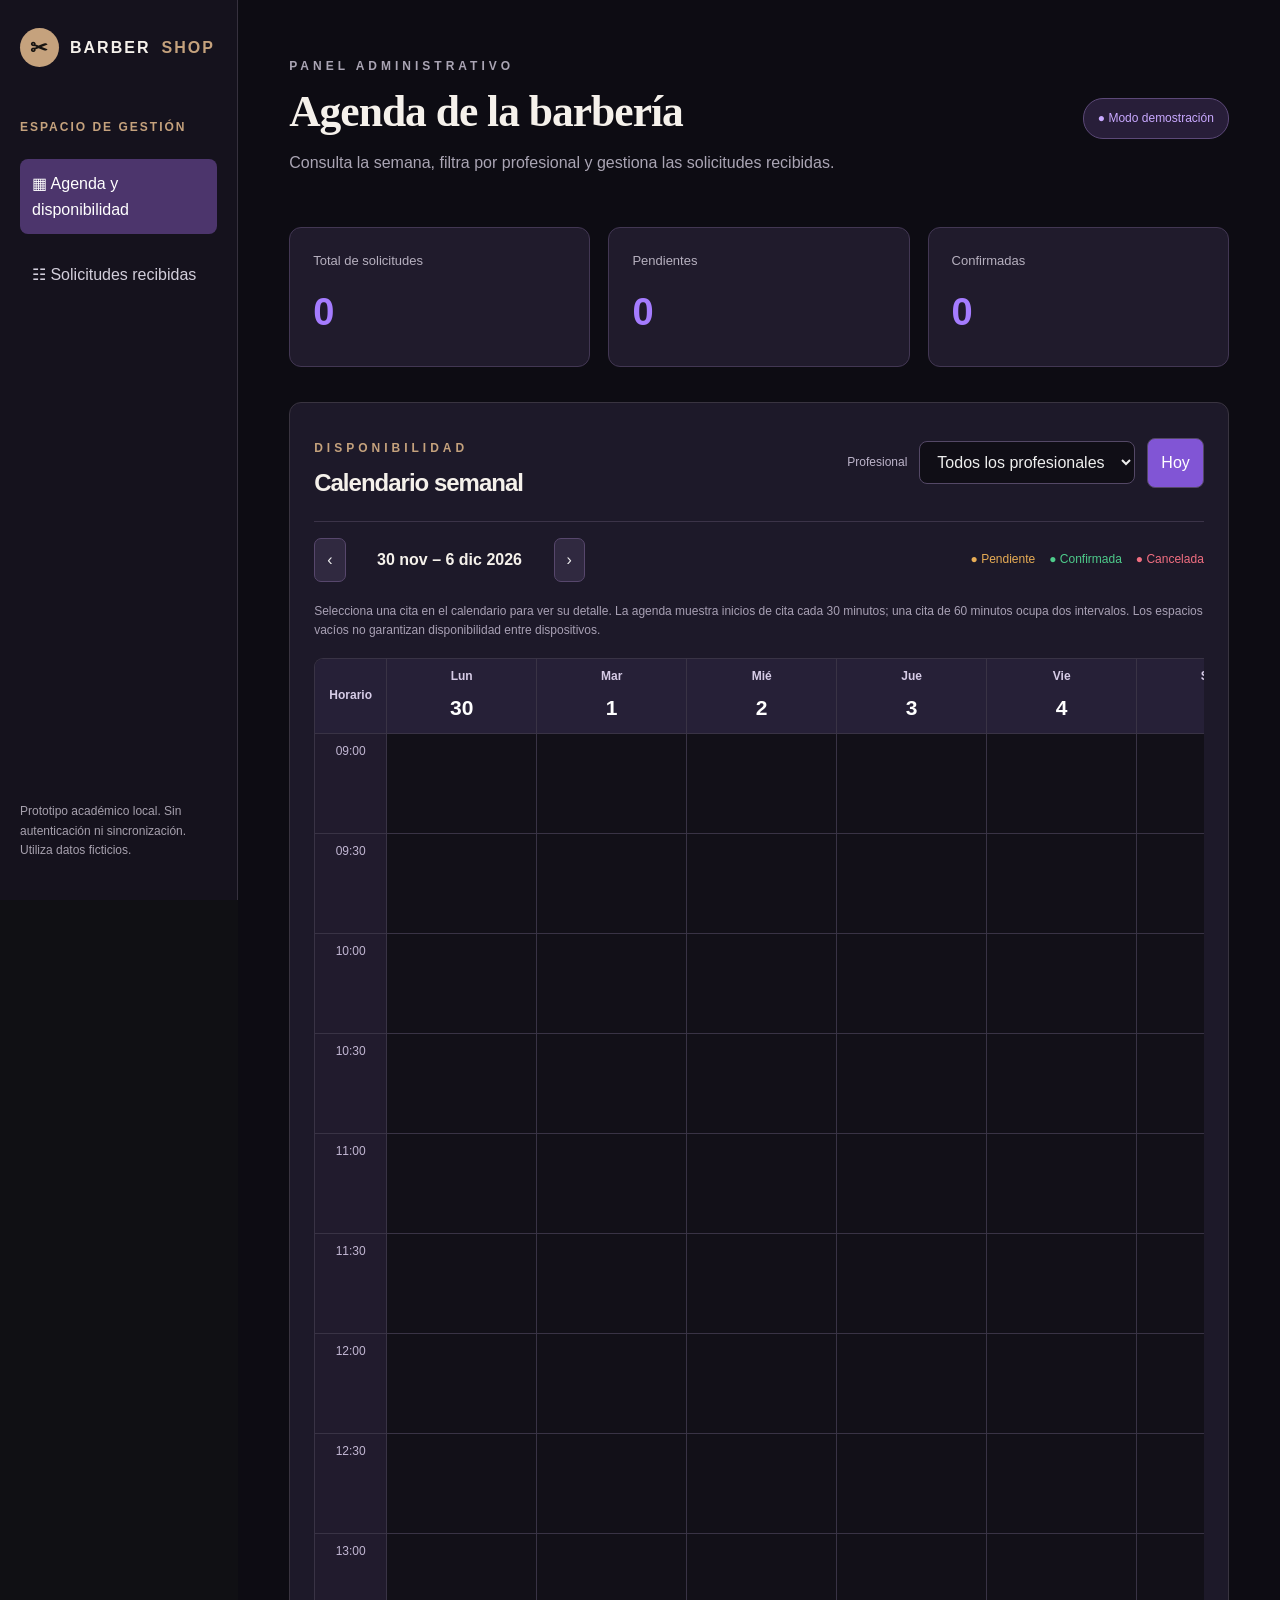
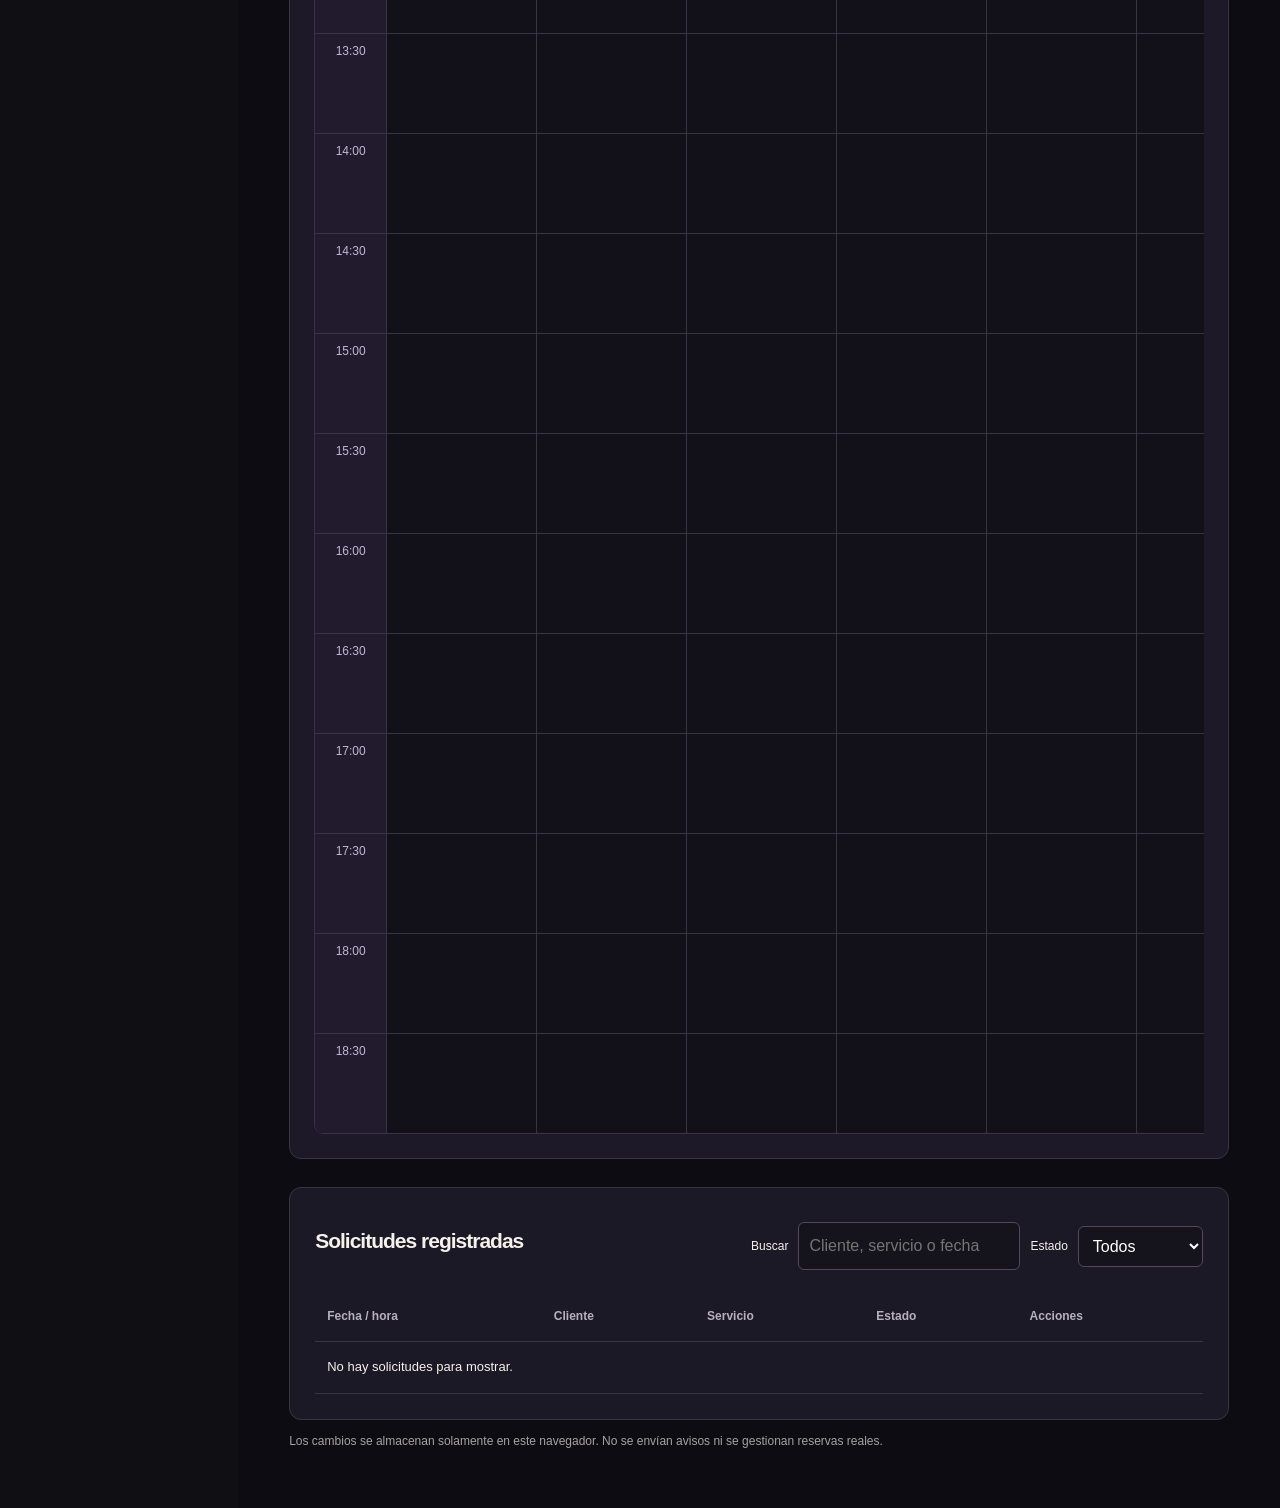
==== admin.html @ 1e414d48 "Integracion BarberShop V8: reservaciones, calendario y gestion de citas" ====
<!doctype html><html lang="es"><head><meta charset="utf-8"><meta name="viewport" content="width=device-width,initial-scale=1"><title>Agenda administrativa | BarberShop</title><link rel="stylesheet" href="css/estilos.css"><link rel="stylesheet" href="css/panel.css"></head><body class="admin-body"><div class="admin-layout"><aside class="admin-nav"><div class="brand"><span class="brand-icon">✂</span> BARBER<span class="accent">SHOP</span></div><p class="eyebrow">ESPACIO DE GESTIÓN</p><a class="admin-active" href="#calendario">▦ Agenda y disponibilidad</a><a href="#solicitudes">☷ Solicitudes recibidas</a><p class="admin-disclaimer">Prototipo académico local. Sin autenticación ni sincronización. Utiliza datos ficticios.</p></aside><main class="admin-content"><header class="admin-heading"><div><p class="eyebrow">PANEL ADMINISTRATIVO</p><h1>Agenda de la barbería</h1><p>Consulta la semana, filtra por profesional y gestiona las solicitudes recibidas.</p></div><span class="admin-demo-tag">● Modo demostración</span></header><div class="stats"><article><span>Total de solicitudes</span><strong id="total-citas">0</strong></article><article><span>Pendientes</span><strong id="pendientes">0</strong></article><article><span>Confirmadas</span><strong id="confirmadas">0</strong></article></div><section class="admin-panel calendar-panel" id="calendario"><div class="calendar-top"><div><p class="eyebrow">DISPONIBILIDAD</p><h2>Calendario semanal</h2></div><div class="calendar-top-actions"><label for="filtrar-barbero">Profesional</label><select id="filtrar-barbero"><option value="">Todos los profesionales</option></select><button type="button" id="semana-actual">Hoy</button></div></div><div class="calendar-toolbar"><div class="week-nav"><button type="button" id="semana-anterior" aria-label="Semana anterior">‹</button><strong id="semana-etiqueta"></strong><button type="button" id="semana-siguiente" aria-label="Semana siguiente">›</button></div><div class="calendar-legend"><span class="legend-pending">● Pendiente</span><span class="legend-confirmed">● Confirmada</span><span class="legend-cancelled">● Cancelada</span></div></div><p class="calendar-help">Selecciona una cita en el calendario para ver su detalle. La agenda muestra inicios de cita cada 30 minutos; una cita de 60 minutos ocupa dos intervalos. Los espacios vacíos no garantizan disponibilidad entre dispositivos.</p><div class="calendar-scroll"><div id="calendario-semanal" class="week-grid" aria-label="Calendario semanal"></div></div></section><section class="admin-panel" id="solicitudes"><div class="admin-toolbar"><h2>Solicitudes registradas</h2><div><label for="buscar-cita">Buscar</label><input id="buscar-cita" type="search" placeholder="Cliente, servicio o fecha"><label for="filtrar-estado">Estado</label><select id="filtrar-estado"><option value="">Todos</option><option>Pendiente</option><option>Confirmada</option><option>Cancelada</option></select></div></div><div class="table-wrap"><table><thead><tr><th>Fecha / hora</th><th>Cliente</th><th>Servicio</th><th>Estado</th><th>Acciones</th></tr></thead><tbody id="lista-citas"></tbody></table></div></section><p class="disclaimer">Los cambios se almacenan solamente en este navegador. No se envían avisos ni se gestionan reservas reales.</p></main></div><dialog id="detalle-cita" class="appointment-dialog" aria-labelledby="detalle-titulo"><div class="dialog-head"><h2 id="detalle-titulo">Detalle de solicitud</h2><button type="button" id="cerrar-detalle" aria-label="Cerrar detalle">✕</button></div><div id="detalle-contenido"></div><div class="dialog-actions"><button type="button" id="detalle-confirmar">Confirmar</button><button type="button" id="detalle-cancelar">Cancelar solicitud</button></div></dialog><script src="js/reservas.js" defer></script></body></html>
---- css/estilos.css ----
:root{--bg:#101010;--surface:#1c1c1c;--surface2:#242424;--gold:#c5a27d;--gold2:#dfbb90;--text:#f5f1eb;--muted:#a6a3a0;--border:#34312e}*{box-sizing:border-box}html{scroll-behavior:smooth}body{margin:0;background:var(--bg);color:var(--text);font:16px/1.6 'Segoe UI',Arial,sans-serif}a{color:inherit;text-decoration:none}img{max-width:100%;display:block}button,input,select,textarea{font:inherit}.container{width:min(1160px,calc(100% - 48px));margin:auto}.header{background:#121212ed;border-bottom:1px solid #ffffff20;position:relative;z-index:5}.nav{min-height:84px;display:flex;align-items:center;justify-content:space-between;gap:22px}.brand{font-weight:800;letter-spacing:2px;display:flex;align-items:center;gap:11px}.brand-icon{width:39px;height:39px;display:grid;place-items:center;background:var(--gold);color:#171411;border-radius:50%;font-size:21px}.accent,.eyebrow{color:var(--gold)}nav{display:flex;gap:29px;align-items:center}nav a{font-size:14px;color:#ddd}nav a:hover,.text-link:hover{color:var(--gold2)}.button,.outline-button{border:1px solid var(--gold);padding:14px 23px;display:inline-flex;justify-content:center;align-items:center;gap:8px;font-size:12px;font-weight:800;letter-spacing:1px;cursor:pointer;transition:transform .15s,background .15s}.button{background:var(--gold);color:#15110f}.button:hover{background:var(--gold2);transform:translateY(-2px)}.outline-button{background:transparent;color:var(--text)}.outline-button:hover{background:#c5a27d20}.small{padding:11px 17px}.hero{background:#141414}.hero-grid{min-height:640px;display:grid;grid-template-columns:1fr 1fr}.hero-copy{padding:100px 35px 65px 0;align-self:center}.eyebrow{font-size:12px;font-weight:750;letter-spacing:4px}.hero h1,h1,h2{font-family:Georgia,'Times New Roman',serif;line-height:1.06;letter-spacing:-1px}.hero h1{font-size:clamp(55px,6.4vw,99px);margin:22px 0}.hero h1 em,h2 em,.booking-title h1 em{font-style:normal;color:var(--gold)}.lead{max-width:480px;color:#c3bfbb;font-size:17px}.hero-actions{display:flex;gap:12px;flex-wrap:wrap;margin-top:34px}.hero-note{display:flex;align-items:center;gap:15px;color:var(--muted);font-size:12px;letter-spacing:1px;margin-top:80px}.line{width:75px;height:1px;background:var(--gold)}.hero-photo{background:linear-gradient(90deg,#141414 0%,#14141400 35%),url('../img/interior.jpg') center/cover;min-height:560px}.section{padding-top:100px;padding-bottom:100px}.section h2,.about h2,.cta h2{font-size:clamp(35px,4vw,57px);margin:12px 0 25px}.section-heading{display:flex;justify-content:space-between;align-items:end;gap:20px}.section-heading p{color:var(--muted);max-width:300px}.service-grid{display:grid;grid-template-columns:repeat(3,1fr);gap:20px;margin-top:30px}.service-card{background:var(--surface);border:1px solid var(--border);overflow:hidden}.service-card img{width:100%;height:220px;object-fit:cover}.service-card>div{padding:24px}.number{font-size:11px;letter-spacing:2px;color:var(--gold)}.service-card h3{font-size:24px;margin:9px 0}.service-card p,.about p{color:var(--muted)}.service-card strong{color:var(--gold);display:block;margin-top:20px}.disclaimer{color:var(--muted);font-size:12px}.about{background:#1b1a19;padding:90px 0}.about-grid{display:grid;grid-template-columns:1fr 1fr;gap:75px;align-items:center}.about-grid>img{height:420px;width:100%;object-fit:cover}.text-link{display:inline-block;color:var(--gold);font-weight:700;margin-top:15px}.price-list{max-width:900px}.price-list>div{border-bottom:1px solid var(--border);padding:22px 4px;display:flex;justify-content:space-between;gap:20px;font-size:20px}.price-list strong{color:var(--gold)}.cta{text-align:center;padding:90px 0;background:linear-gradient(#111b,#111e),url('../img/herramientas.jpg') center/cover}.cta p:not(.eyebrow){color:#d4ceca}.cta .button{margin-top:20px}.footer{border-top:1px solid var(--border);background:#0b0b0b}.footer-inner{padding:32px 0;display:flex;justify-content:space-between;gap:20px;flex-wrap:wrap;font-size:12px;color:var(--muted)}.footer-inner span:first-child{color:var(--gold);font-weight:800;letter-spacing:2px}.booking-main{padding:60px 0 100px;background:radial-gradient(circle at 50% 0,#2b231d 0,#111 38%)}.booking-title{text-align:center;margin:0 auto 60px;max-width:820px}.booking-title h1{font-size:clamp(37px,4.5vw,65px);margin:14px 0}.booking-title>p:last-child{color:var(--muted)}.booking-layout{display:grid;grid-template-columns:minmax(0,1.7fr) minmax(260px,.85fr);gap:24px;align-items:start}.booking-card,.aside-panel,.aside-info{background:var(--surface);border:1px solid var(--border);border-radius:10px}.booking-card{border-top:4px solid var(--gold);padding:28px 30px}fieldset{border:0;padding:0;margin:0 0 30px}fieldset+fieldset{border-top:1px solid var(--border);padding-top:25px}legend{font-size:14px;font-weight:800;letter-spacing:1px;padding:0 0 18px}.legend-icon{color:var(--gold);margin-right:10px}.field-grid{display:grid;grid-template-columns:repeat(2,minmax(0,1fr));gap:20px}.field{min-width:0}.field.full{grid-column:1/-1}.field label{display:block;font-size:13px;font-weight:650;margin-bottom:7px}.field input:not([type=checkbox]),.field select,.field textarea{display:block;width:100%;background:#111;border:1px solid #3a3835;border-radius:5px;color:#f6f1eb;padding:13px 14px;outline:none}.field input:focus,.field select:focus,.field textarea:focus{border-color:var(--gold);box-shadow:0 0 0 2px #c5a27d33}.field textarea{resize:vertical}.check-field{display:flex;align-items:flex-start;gap:12px}.check-field input{margin-top:5px;accent-color:var(--gold)}.check-field label{margin:0;font-weight:400}.form-bottom{border-top:1px solid var(--border);padding-top:20px}.form-notice{font-size:12px;color:var(--muted)}.form-actions{display:flex;gap:10px;flex-wrap:wrap;margin-top:22px}.booking-sidebar{display:grid;gap:20px}.aside-panel,.aside-info{padding:28px}.aside-panel h2{font-family:'Segoe UI',Arial,sans-serif;font-size:22px;letter-spacing:0}.steps{list-style:none;margin:28px 0 0;padding:0}.steps li{display:flex;gap:14px;margin-bottom:25px}.steps li>span{flex:none;display:grid;place-items:center;width:29px;height:29px;border-radius:50%;background:#35291d;color:var(--gold);font-weight:800}.steps strong{font-size:12px}.steps p{font-size:13px;color:var(--muted);margin:4px 0}.aside-photo{position:relative;overflow:hidden;border-radius:9px}.aside-photo img{width:100%;height:250px;object-fit:cover}.aside-photo>div{position:absolute;bottom:0;left:0;right:0;padding:30px 22px 18px;background:linear-gradient(transparent,#000e)}.aside-photo span{color:var(--gold);font-weight:800;font-size:11px;letter-spacing:2px}.aside-photo p{margin:4px 0}.aside-info{background:#c5a27d;color:#19130d}.aside-info p{font-size:13px;margin-bottom:0}@media(max-width:900px){.nav{flex-wrap:wrap;padding:15px 0}.nav nav{order:3;width:100%;justify-content:center;flex-wrap:wrap;gap:18px}.hero-grid{grid-template-columns:1fr}.hero-copy{padding:70px 0}.hero-photo{min-height:350px}.booking-layout,.about-grid{grid-template-columns:1fr}.service-grid{grid-template-columns:repeat(2,1fr)}}@media(max-width:600px){.container{width:min(100% - 30px,1160px)}.brand{font-size:13px}.nav>.button{font-size:10px}.hero h1{font-size:56px}.hero-note{margin-top:45px}.section{padding-top:65px;padding-bottom:65px}.section-heading{display:block}.service-grid,.field-grid{grid-template-columns:1fr}.field.full{grid-column:auto}.booking-card{padding:20px 17px}.booking-main{padding-top:45px}.booking-title{margin-bottom:35px}.about{padding:65px 0}.about-grid{gap:30px}.about-grid>img{height:290px}.footer-inner{flex-direction:column}}

/* Versión 3: panel de gestión local */
.demo-success{padding:16px;border:1px solid #779a75;background:#1e3824;color:#e7ffe4;border-radius:6px}.admin-body{background:#101014}.admin-layout{min-height:100vh;display:grid;grid-template-columns:245px minmax(0,1fr)}.admin-nav{background:#191721;border-right:1px solid #36313e;padding:28px 20px;display:flex;flex-direction:column;gap:16px}.admin-nav>.eyebrow{margin:35px 0 6px;letter-spacing:2px}.admin-nav>a:not(.brand){padding:12px;border-radius:8px;color:#d2cedb}.admin-nav>a.admin-active,.admin-nav>a:not(.brand):hover{background:#4c356c;color:#fff}.admin-disclaimer{margin-top:auto;color:#a7a1ae;font-size:12px}.admin-content{padding:45px clamp(20px,4vw,70px)}.admin-heading{display:flex;align-items:center;justify-content:space-between;gap:20px;flex-wrap:wrap}.admin-heading h1{font-size:44px;margin:5px 0}.admin-heading p{color:#aaa5b4}.stats{display:grid;grid-template-columns:repeat(3,minmax(0,1fr));gap:18px;margin:35px 0}.stats article{background:#24212d;border:1px solid #393440;padding:23px;border-radius:12px}.stats span{display:block;color:#b6b0bf;font-size:13px}.stats strong{display:block;font-size:38px;margin-top:10px;color:#dfc2ff}.admin-panel{background:#211e28;border:1px solid #393440;border-radius:12px;padding:25px}.admin-toolbar{display:flex;align-items:end;justify-content:space-between;flex-wrap:wrap;gap:20px}.admin-toolbar h2{font-family:inherit;font-size:21px}.admin-toolbar>div{display:flex;gap:10px;align-items:center;flex-wrap:wrap}.admin-toolbar label{font-size:12px}.admin-toolbar input,.admin-toolbar select{background:#15131b;color:#fff;border:1px solid #51485d;border-radius:6px;padding:10px}.table-wrap{overflow-x:auto;margin-top:22px}.admin-panel table{width:100%;border-collapse:collapse;min-width:750px;text-align:left}.admin-panel th,.admin-panel td{padding:15px 12px;border-bottom:1px solid #393440}.admin-panel th{font-size:12px;color:#b6b0bf}.admin-panel td{font-size:13px}.admin-panel td small{display:block;color:#a9a1b3;margin-top:4px}.admin-panel td button{background:#342c43;color:#eae1f5;border:1px solid #564a69;border-radius:5px;padding:6px 9px;cursor:pointer;margin:3px}.admin-panel td button:hover{background:#594572}.estado{padding:5px 9px;border-radius:20px;background:#4a3d23;color:#f9d88d}.estado-confirmada{background:#203e33;color:#a4e4c0}.estado-cancelada{background:#492b37;color:#ffc0d0}@media(max-width:760px){.admin-layout{grid-template-columns:1fr}.admin-nav{gap:8px}.admin-nav>.eyebrow{margin:10px 0}.admin-disclaimer{margin-top:8px}.stats{grid-template-columns:1fr}.admin-content{padding:25px 15px}}

/* Disponibilidad de reservaciones V6 */
.availability-note{display:block;color:#c5a27d;font-size:12px;line-height:1.5;margin-top:8px}.field select:disabled{opacity:.55;cursor:not-allowed}.field select option:disabled{color:#999}.field select:focus-visible{outline:2px solid #c5a27d;outline-offset:2px}
---- css/panel.css ----
/* Extensión visual V4 */
.admin-nav{background:#15121e}.admin-content{background:#0d0c13}.admin-panel{background:#1c1927}.calendar-panel{margin-bottom:28px}.calendar-toolbar{display:flex;justify-content:space-between;align-items:center;gap:14px;flex-wrap:wrap;margin-bottom:20px}.calendar-toolbar>div:first-child{display:flex;align-items:center;gap:14px}.calendar-toolbar button,.table-wrap button{background:#302940;border:1px solid #57476c;color:#eee;border-radius:7px;padding:8px 12px;cursor:pointer}.calendar-toolbar button:hover,.table-wrap button:hover{background:#6446a0}.calendar-legend{display:flex;gap:14px;font-size:12px;color:#ccc}.calendar-legend span:nth-child(1){color:#e7ac55}.calendar-legend span:nth-child(2){color:#4ecb8b}.calendar-legend span:nth-child(3){color:#f06e80}.calendar-scroll{overflow-x:auto}.week-grid{display:grid;grid-template-columns:78px repeat(7,minmax(125px,1fr));min-width:980px;border-top:1px solid #393345;border-left:1px solid #393345}.week-grid>div{border-right:1px solid #393345;border-bottom:1px solid #393345;padding:9px;min-height:88px}.week-grid .week-head{min-height:54px;background:#282336;font-size:12px;color:#d7cce7;font-weight:700}.week-grid .week-time{background:#242030;color:#bbb;font-size:12px}.week-grid .slot{background:#100f17}.calendar-appointment{font-size:11px;padding:7px;border-radius:6px;margin-bottom:5px;overflow-wrap:anywhere;border:1px solid #7e5a2e;background:#35271f}.calendar-appointment.confirmada{border-color:#256a4b;background:#1b342a}.calendar-appointment.cancelada{border-color:#85404a;background:#3b232d;opacity:.8}.calendar-appointment strong,.calendar-appointment small{display:block}.calendar-appointment small{margin-top:3px;color:#d0c8d8}.client-main{padding-top:95px;padding-bottom:95px;min-height:72vh}.client-main h1{font-size:clamp(2.5rem,6vw,4.5rem);margin:12px 0 18px}.client-main>p{max-width:760px}.client-card{max-width:760px;background:#1e1d1d;border:1px solid #4d4239;border-top:4px solid #c6a582;border-radius:12px;padding:30px;margin:32px 0}.client-card label{display:block;margin-bottom:12px;font-weight:700}.client-lookup{display:flex;gap:12px}.client-lookup input{flex:1;min-width:0;background:#101010;color:white;border:1px solid #555;border-radius:6px;padding:13px}.client-result{padding:18px 0}.client-result dl{display:grid;grid-template-columns:1fr 1fr;gap:12px}.client-result dt{color:#c6a582;font-size:12px}.client-result dd{margin:3px 0 0}.client-actions{display:flex;gap:12px;flex-wrap:wrap;margin-top:20px}.client-actions button{cursor:pointer}.client-actions button:disabled{opacity:.5;cursor:not-allowed}@media(max-width:650px){.client-lookup{flex-direction:column}.client-result dl{grid-template-columns:1fr}.calendar-legend{flex-wrap:wrap}}

/* V5 — agenda rediseñada */
.admin-layout{grid-template-columns:238px minmax(0,1fr)}.admin-nav{background:#15121d;position:sticky;top:0;height:100vh}.admin-content{max-width:1800px;width:100%;margin:auto}.admin-demo-tag{border:1px solid #5c4978;background:#281e39;color:#c9a9ff;padding:10px 14px;border-radius:20px;font-size:12px}.admin-heading h1{font-family:Georgia,serif;font-size:clamp(32px,3.4vw,48px)}.stats article{background:#201b2c;border-color:#423753}.stats strong{color:#a57cff}.calendar-panel{padding:24px;background:#1d1929}.calendar-top{display:flex;justify-content:space-between;gap:15px;align-items:center;flex-wrap:wrap;margin-bottom:22px}.calendar-top h2{font-family:inherit;font-size:24px;margin:4px 0}.calendar-top-actions{display:flex;align-items:center;gap:12px;flex-wrap:wrap}.calendar-top-actions label{font-size:12px;color:#bdb4ca}.calendar-top-actions select,.calendar-top-actions button{background:#100e16;color:#eee;border:1px solid #544866;border-radius:8px;padding:11px 13px}.calendar-top-actions button{background:#8155d5;color:white;cursor:pointer}.calendar-toolbar{border-top:1px solid #3b3348;padding-top:16px}.week-nav strong{min-width:180px;text-align:center}.calendar-help{font-size:12px;color:#a8a0b4;margin-bottom:18px}.week-grid{grid-template-columns:72px repeat(7,minmax(150px,1fr));min-width:1122px;border-radius:9px;overflow:hidden}.week-grid>div{min-height:100px;padding:8px}.week-grid .week-head{display:flex;flex-direction:column;align-items:center;justify-content:center;gap:5px;min-height:68px;background:#262037;text-transform:capitalize}.week-head strong{font-size:21px;color:#fff}.week-grid .week-head.today{background:#49326e;color:#fff}.week-grid .week-time{color:#c2b7d3;text-align:center;background:#211b2d}.week-grid .slot{background:#121018}.week-grid .slot-today{background:#191323}.calendar-appointment{display:block;width:100%;text-align:left;cursor:pointer;color:#f6f0fa;font-family:inherit;font-size:12px;border-radius:8px;padding:9px;margin-bottom:5px}.calendar-appointment:hover,.calendar-appointment:focus-visible{outline:2px solid #a980ff;outline-offset:1px}.calendar-appointment em{display:block;font-size:10px;font-style:normal;margin-top:7px;opacity:.85}.calendar-appointment.pendiente{background:#3d2b22;border:1px solid #b07c32}.calendar-appointment.confirmada{background:#1b382d;border:1px solid #38815a}.calendar-appointment.cancelada{background:#3c2633;border:1px solid #9c5369}.appointment-dialog{width:min(480px,calc(100% - 24px));border:1px solid #6b5488;border-radius:14px;background:#201b2b;color:#f8f5fb;padding:26px;box-shadow:0 25px 90px #000b}.appointment-dialog::backdrop{background:#000a}.dialog-head{display:flex;justify-content:space-between;align-items:center}.dialog-head h2{font-family:inherit;font-size:21px}.dialog-head button{border:0;background:transparent;color:white;cursor:pointer;font-size:20px}.detail-list{display:grid;grid-template-columns:1fr 1fr;gap:15px}.detail-list dt{color:#b8a8cb;font-size:12px}.detail-list dd{margin:5px 0 0;overflow-wrap:anywhere}.dialog-actions{display:flex;gap:10px;flex-wrap:wrap;margin-top:25px}.dialog-actions button{background:#7148bb;color:#fff;border:1px solid #9270d4;border-radius:7px;padding:11px 14px;cursor:pointer}.dialog-actions button:last-child{background:#392631;border-color:#895366}.dialog-actions button:disabled{opacity:.4;cursor:not-allowed}@media(max-width:760px){.admin-layout{grid-template-columns:1fr}.admin-nav{position:static;height:auto}.admin-content{padding:22px 14px}.detail-list{grid-template-columns:1fr}.admin-demo-tag{font-size:11px}}

/* V7: Mis citas — consulta y acciones del cliente */
.client-heading{text-align:center;max-width:820px;margin:0 auto 38px}.client-heading p{margin-left:auto;margin-right:auto}.client-layout{display:grid;grid-template-columns:minmax(0,1.5fr) minmax(280px,1fr);gap:24px;align-items:start}.client-search{max-width:none;margin:0;padding:34px}.client-search h2,.client-info h2{font-size:clamp(22px,2.4vw,30px);margin:16px 0}.client-search>p{color:#bcb4ac}.client-search form{display:grid;gap:12px;margin-top:24px}.client-search form label{margin:4px 0 0}.client-search form input{background:#101010;border:1px solid #5d5148;border-radius:8px;color:#fff;padding:14px;width:100%;font:inherit}.client-search form input:focus-visible{outline:2px solid #c6a582;outline-offset:2px}.client-submit{margin-top:10px;justify-self:start}.step-pill{font-size:11px;letter-spacing:2px;color:#d7b38c;font-weight:700}.client-side{display:grid;gap:18px}.client-info{background:#1d1b1b;border:1px solid #41372e;border-radius:12px;padding:30px}.client-guide{display:grid;gap:24px;margin-top:25px}.client-guide>div{display:flex;gap:15px;align-items:flex-start}.client-guide b{display:grid;place-items:center;min-width:34px;height:34px;background:#3b2b1d;border-radius:50%;color:#e2bd94}.client-guide strong,.client-guide small{display:block}.client-guide small{color:#c2b8b1;margin-top:5px;line-height:1.5}.client-warning{background:#382b20;border:1px solid #7d5a36;border-radius:12px;padding:24px}.client-warning p{font-size:13px;line-height:1.6}.booking-result{border-top:1px solid #554636;margin-top:24px;padding-top:25px}.booking-result-top{display:flex;gap:14px;justify-content:space-between;align-items:center;flex-wrap:wrap}.booking-result-top h2{margin:8px 0}.booking-status{font-size:12px;border:1px solid;padding:9px 12px;border-radius:50px}.booking-status.pendiente{background:#3c2d1d;color:#f2c781;border-color:#9b7437}.booking-status.confirmada{background:#193d30;color:#9fe7bd;border-color:#327d56}.booking-status.cancelada{background:#48272c;color:#ffb3bf;border-color:#a65063}.booking-fields{display:grid;grid-template-columns:1fr 1fr;gap:20px;margin:26px 0}.booking-fields>div{padding:0 0 14px;border-bottom:1px solid #3c3430;overflow-wrap:anywhere}.booking-fields span,.booking-fields strong{display:block}.booking-fields span{color:#c6a582;font-size:12px;margin-bottom:7px}.booking-note{background:#29231f;border-left:3px solid #c6a582;padding:15px;font-size:13px;line-height:1.6}.client-actions .outline-button{background:transparent;border:1px solid #9c846d;color:#f3e9dd;padding:12px 18px;border-radius:7px}.client-actions .outline-button:hover{background:#352b23}#consulta-mensaje,#accion-mensaje{min-height:1.4em;font-size:13px;color:#d6b38d;margin-top:14px}@media(max-width:850px){.client-layout{grid-template-columns:1fr}.client-side{grid-template-columns:1fr 1fr}}@media(max-width:620px){.client-side{grid-template-columns:1fr}.booking-fields{grid-template-columns:1fr}.client-search,.client-info{padding:22px}.client-main{padding-top:55px}}
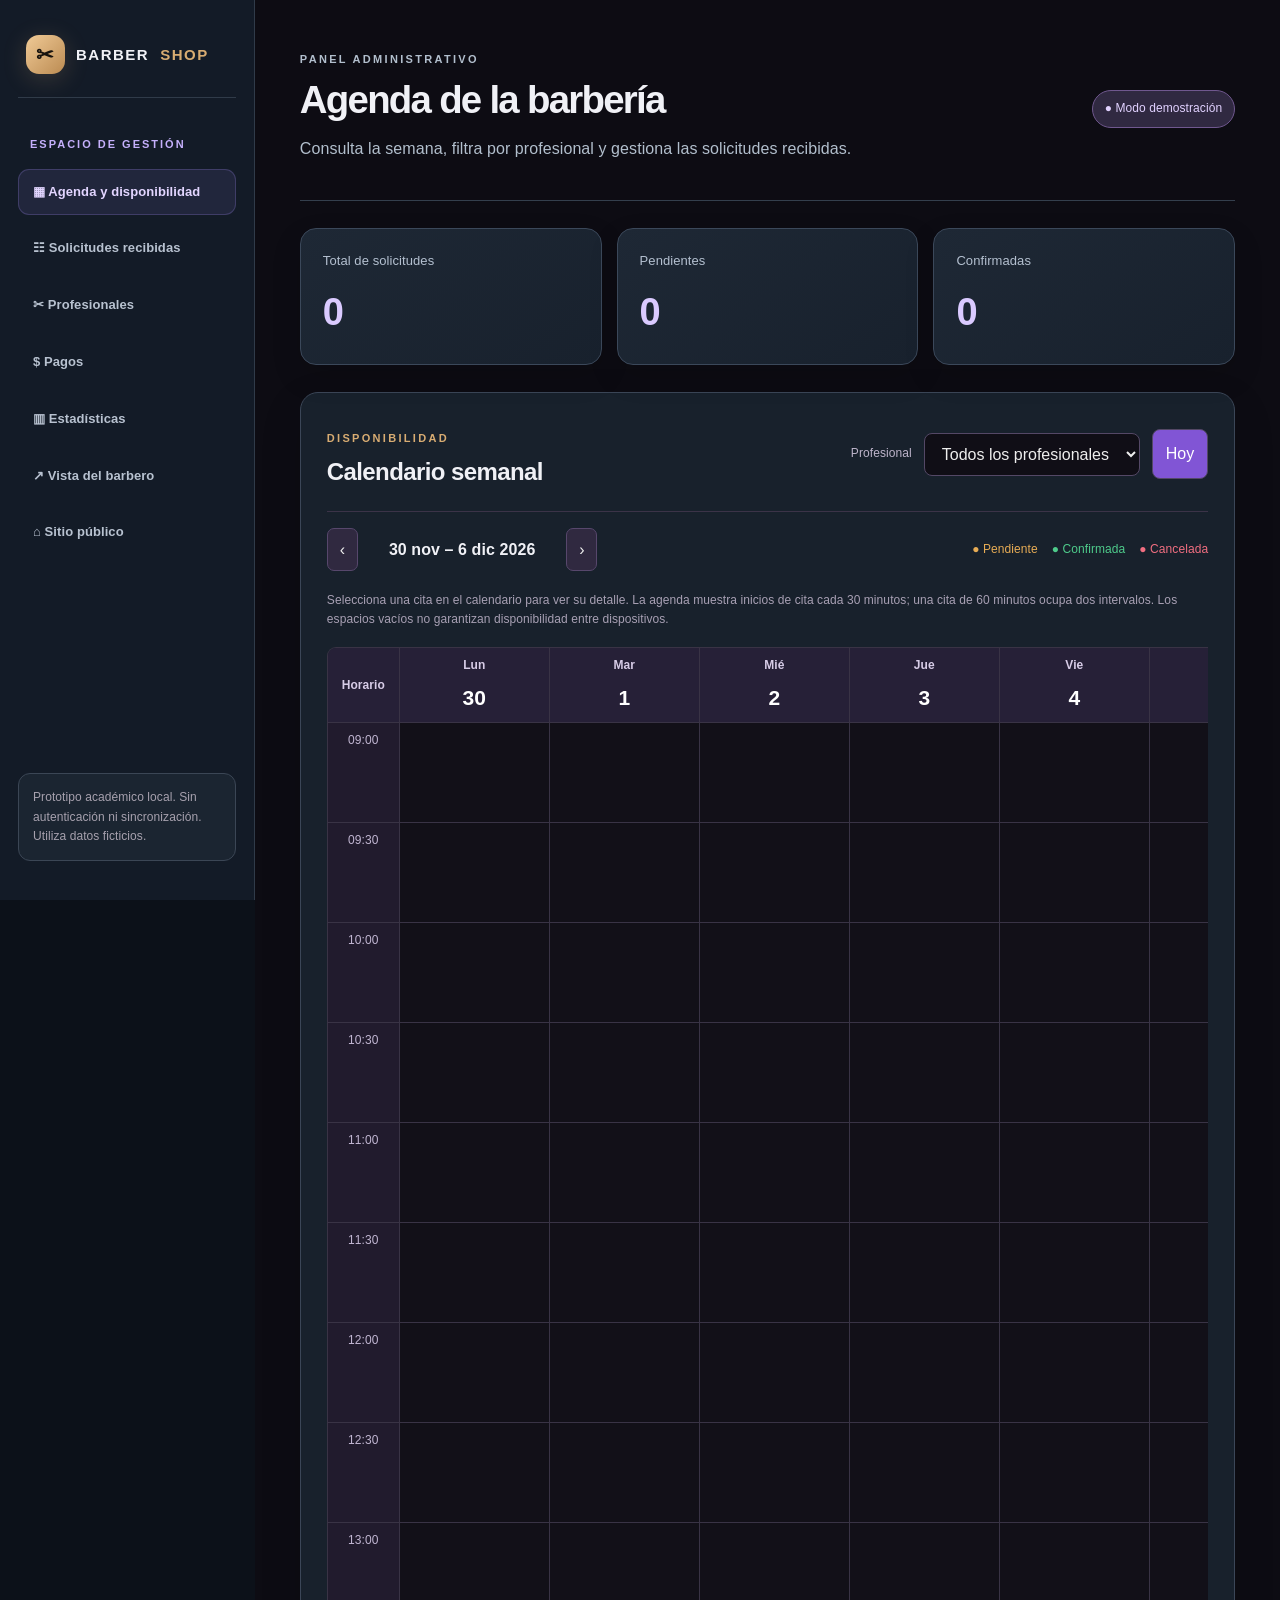
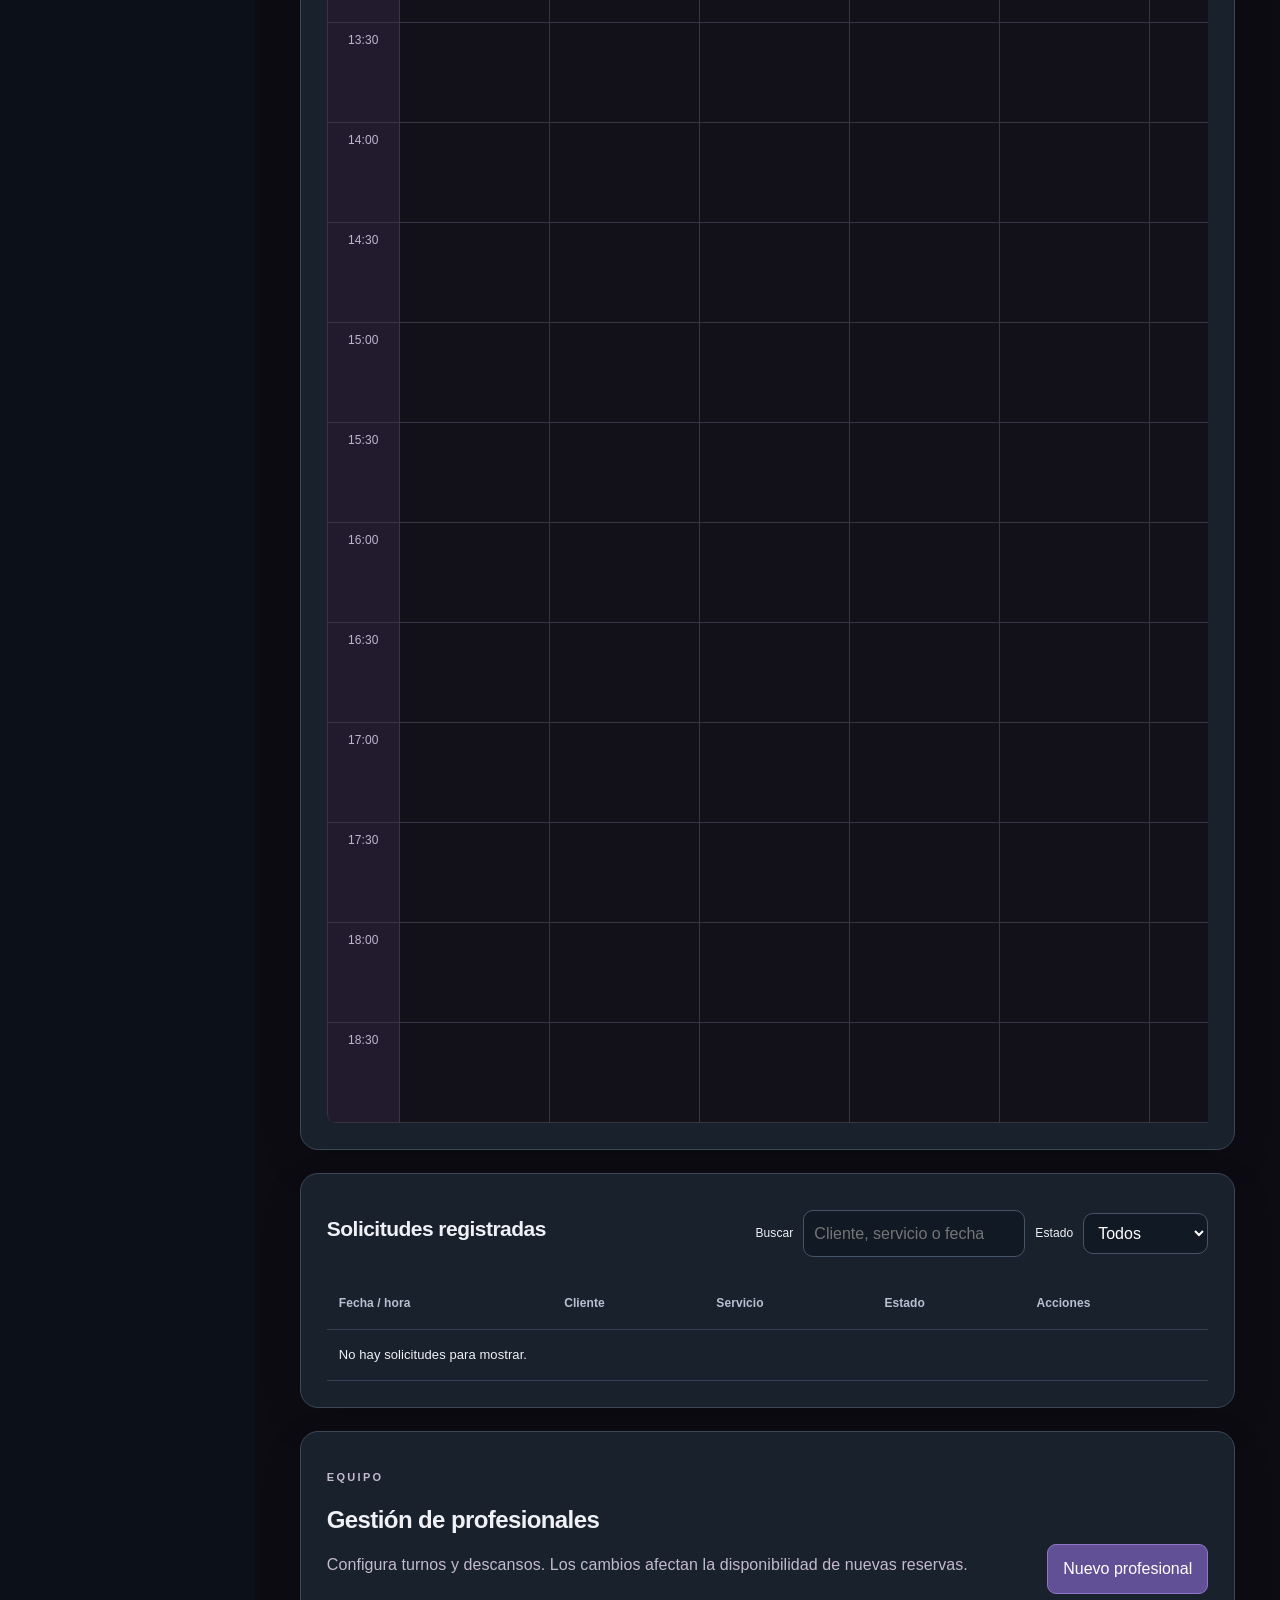
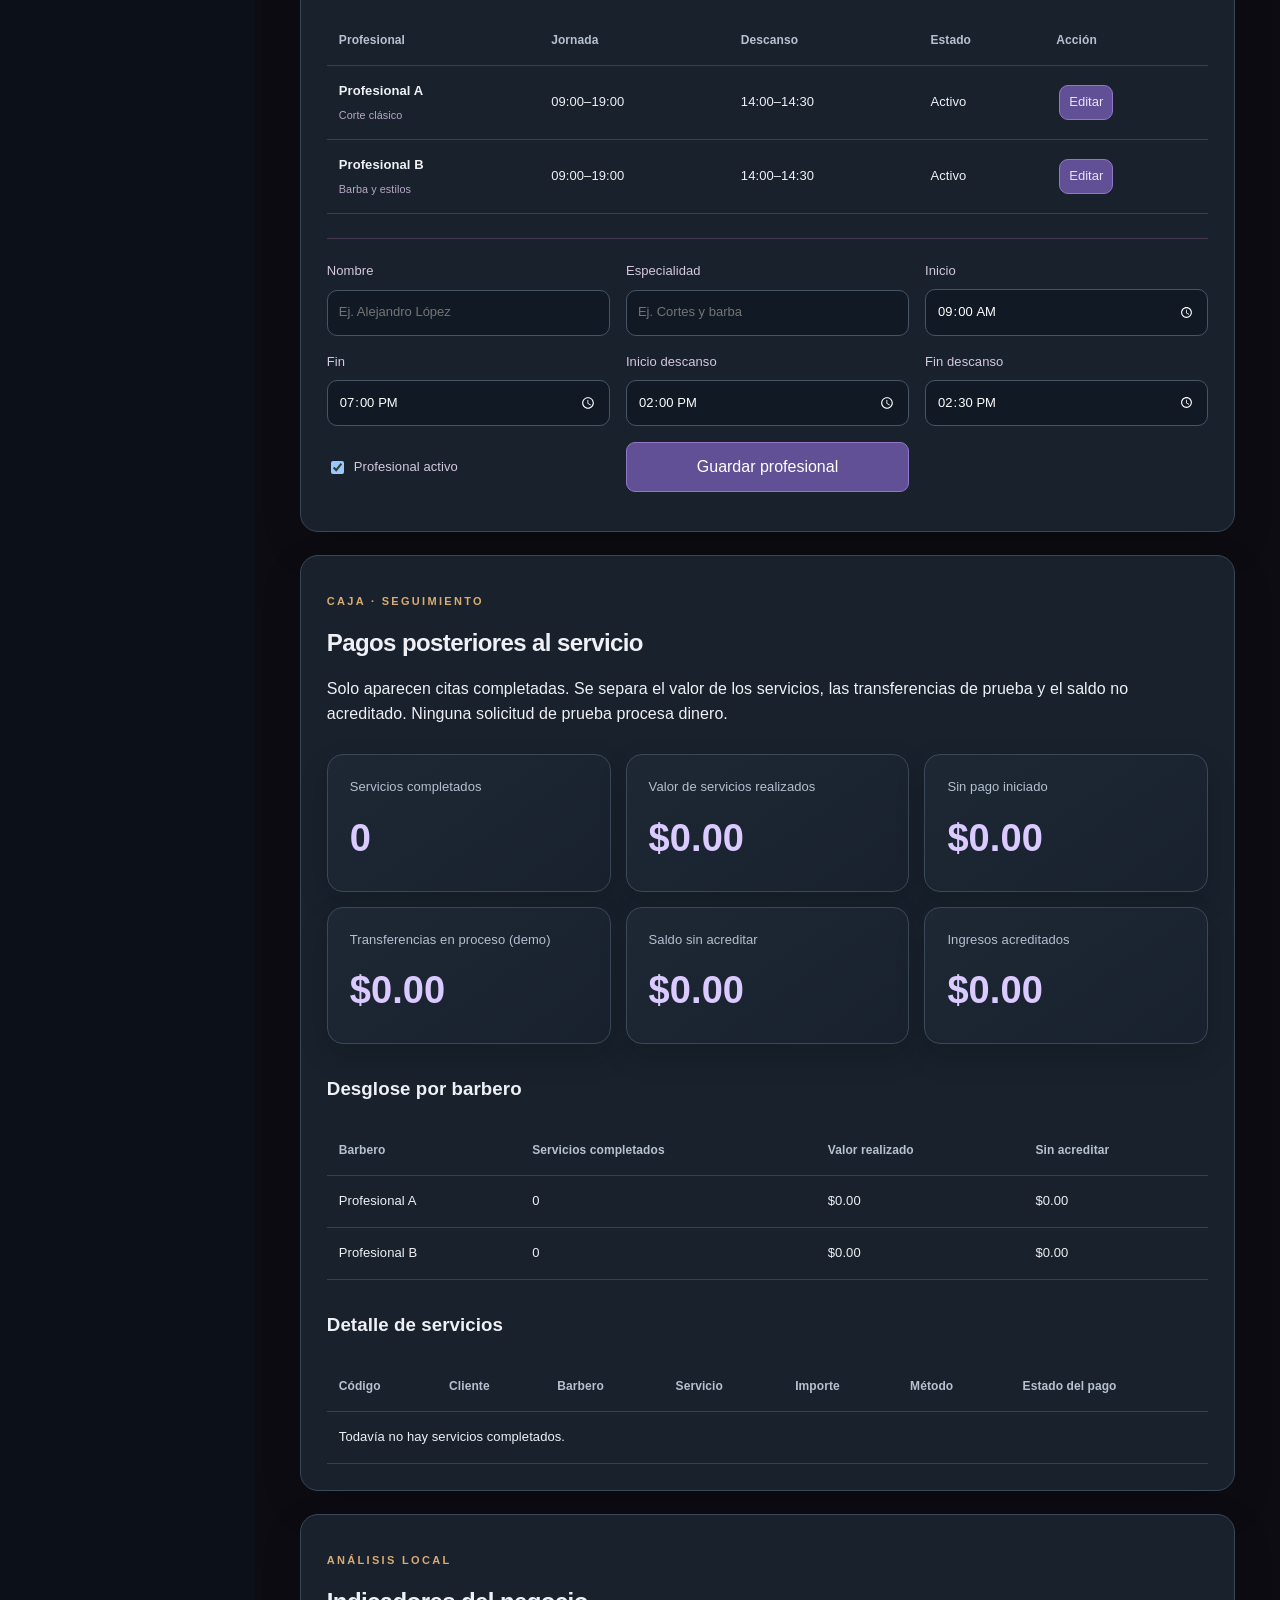
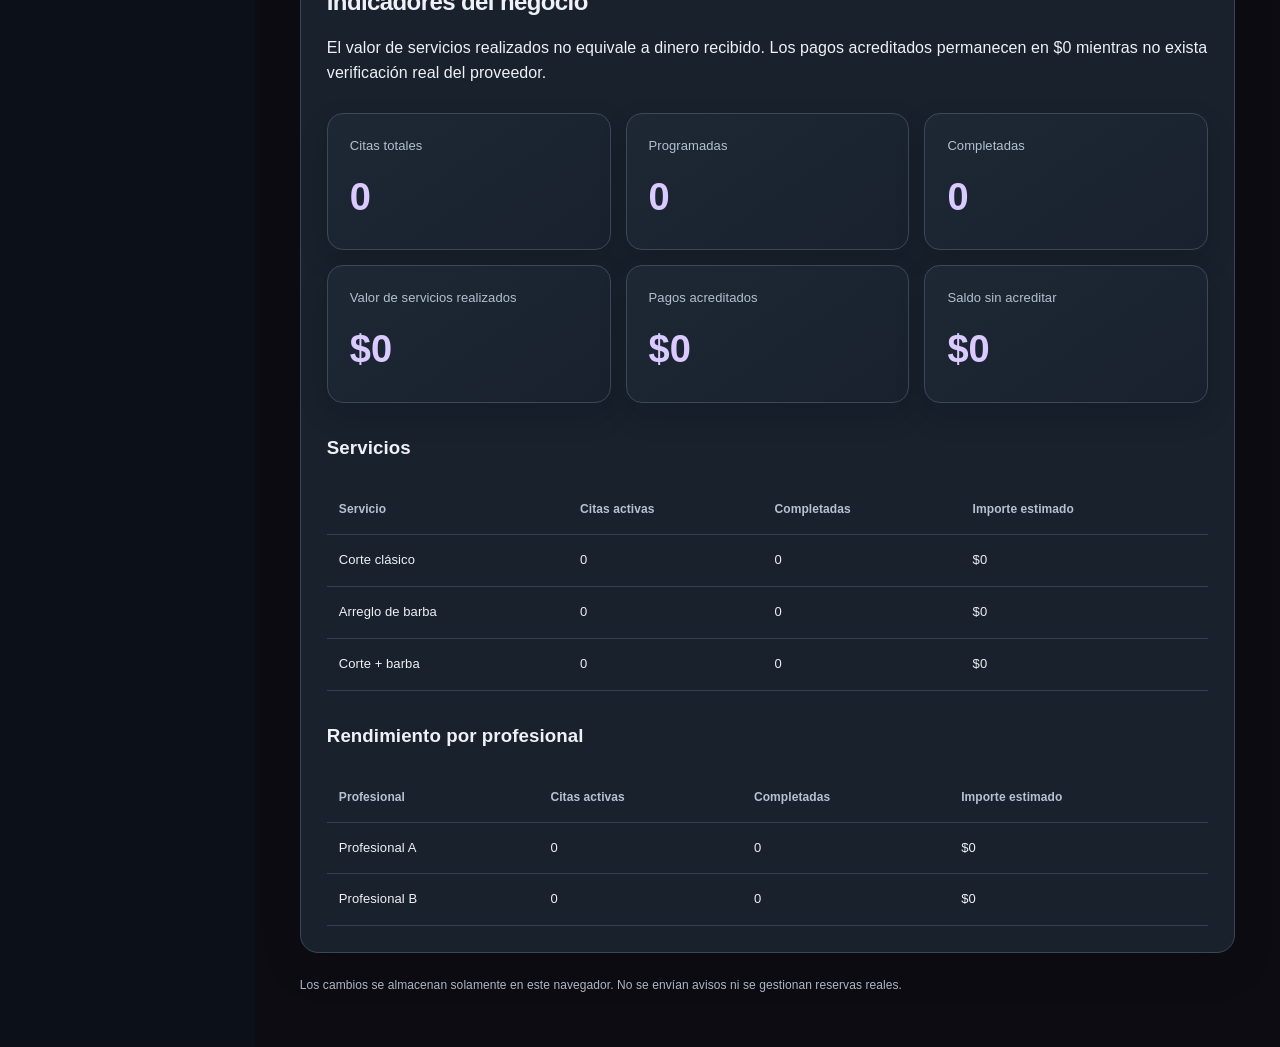
==== commit b13002f9: "BarberShop V14: correccion de pagos y desglose por barbero" ====
--- a/admin.html
+++ b/admin.html
@@ -1 +1 @@
-<!doctype html><html lang="es"><head><meta charset="utf-8"><meta name="viewport" content="width=device-width,initial-scale=1"><title>Agenda administrativa | BarberShop</title><link rel="stylesheet" href="css/estilos.css"><link rel="stylesheet" href="css/panel.css"></head><body class="admin-body"><div class="admin-layout"><aside class="admin-nav"><div class="brand"><span class="brand-icon">✂</span> BARBER<span class="accent">SHOP</span></div><p class="eyebrow">ESPACIO DE GESTIÓN</p><a class="admin-active" href="#calendario">▦ Agenda y disponibilidad</a><a href="#solicitudes">☷ Solicitudes recibidas</a><p class="admin-disclaimer">Prototipo académico local. Sin autenticación ni sincronización. Utiliza datos ficticios.</p></aside><main class="admin-content"><header class="admin-heading"><div><p class="eyebrow">PANEL ADMINISTRATIVO</p><h1>Agenda de la barbería</h1><p>Consulta la semana, filtra por profesional y gestiona las solicitudes recibidas.</p></div><span class="admin-demo-tag">● Modo demostración</span></header><div class="stats"><article><span>Total de solicitudes</span><strong id="total-citas">0</strong></article><article><span>Pendientes</span><strong id="pendientes">0</strong></article><article><span>Confirmadas</span><strong id="confirmadas">0</strong></article></div><section class="admin-panel calendar-panel" id="calendario"><div class="calendar-top"><div><p class="eyebrow">DISPONIBILIDAD</p><h2>Calendario semanal</h2></div><div class="calendar-top-actions"><label for="filtrar-barbero">Profesional</label><select id="filtrar-barbero"><option value="">Todos los profesionales</option></select><button type="button" id="semana-actual">Hoy</button></div></div><div class="calendar-toolbar"><div class="week-nav"><button type="button" id="semana-anterior" aria-label="Semana anterior">‹</button><strong id="semana-etiqueta"></strong><button type="button" id="semana-siguiente" aria-label="Semana siguiente">›</button></div><div class="calendar-legend"><span class="legend-pending">● Pendiente</span><span class="legend-confirmed">● Confirmada</span><span class="legend-cancelled">● Cancelada</span></div></div><p class="calendar-help">Selecciona una cita en el calendario para ver su detalle. La agenda muestra inicios de cita cada 30 minutos; una cita de 60 minutos ocupa dos intervalos. Los espacios vacíos no garantizan disponibilidad entre dispositivos.</p><div class="calendar-scroll"><div id="calendario-semanal" class="week-grid" aria-label="Calendario semanal"></div></div></section><section class="admin-panel" id="solicitudes"><div class="admin-toolbar"><h2>Solicitudes registradas</h2><div><label for="buscar-cita">Buscar</label><input id="buscar-cita" type="search" placeholder="Cliente, servicio o fecha"><label for="filtrar-estado">Estado</label><select id="filtrar-estado"><option value="">Todos</option><option>Pendiente</option><option>Confirmada</option><option>Cancelada</option></select></div></div><div class="table-wrap"><table><thead><tr><th>Fecha / hora</th><th>Cliente</th><th>Servicio</th><th>Estado</th><th>Acciones</th></tr></thead><tbody id="lista-citas"></tbody></table></div></section><p class="disclaimer">Los cambios se almacenan solamente en este navegador. No se envían avisos ni se gestionan reservas reales.</p></main></div><dialog id="detalle-cita" class="appointment-dialog" aria-labelledby="detalle-titulo"><div class="dialog-head"><h2 id="detalle-titulo">Detalle de solicitud</h2><button type="button" id="cerrar-detalle" aria-label="Cerrar detalle">✕</button></div><div id="detalle-contenido"></div><div class="dialog-actions"><button type="button" id="detalle-confirmar">Confirmar</button><button type="button" id="detalle-cancelar">Cancelar solicitud</button></div></dialog><script src="js/reservas.js" defer></script></body></html>+<!doctype html><html lang="es"><head><meta charset="utf-8"><meta name="viewport" content="width=device-width,initial-scale=1"><title>Agenda administrativa | BarberShop</title><link rel="stylesheet" href="css/estilos.css"><link rel="stylesheet" href="css/panel.css"><link rel="stylesheet" href="css/v10.css"></head><body class="admin-body"><div class="admin-layout"><aside class="admin-nav"><div class="brand"><span class="brand-icon">✂</span> BARBER<span class="accent">SHOP</span></div><p class="eyebrow">ESPACIO DE GESTIÓN</p><a class="admin-active" href="#calendario">▦ Agenda y disponibilidad</a><a href="#solicitudes">☷ Solicitudes recibidas</a><a href="#barberos">✂ Profesionales</a><a href="#pagos">$ Pagos</a><a href="#estadisticas">▥ Estadísticas</a><a href="barbero.html">↗ Vista del barbero</a><a href="index.html">⌂ Sitio público</a><p class="admin-disclaimer">Prototipo académico local. Sin autenticación ni sincronización. Utiliza datos ficticios.</p></aside><main class="admin-content"><header class="admin-heading"><div><p class="eyebrow">PANEL ADMINISTRATIVO</p><h1>Agenda de la barbería</h1><p>Consulta la semana, filtra por profesional y gestiona las solicitudes recibidas.</p></div><span class="admin-demo-tag">● Modo demostración</span></header><div class="stats"><article><span>Total de solicitudes</span><strong id="total-citas">0</strong></article><article><span>Pendientes</span><strong id="pendientes">0</strong></article><article><span>Confirmadas</span><strong id="confirmadas">0</strong></article></div><section class="admin-panel calendar-panel" id="calendario"><div class="calendar-top"><div><p class="eyebrow">DISPONIBILIDAD</p><h2>Calendario semanal</h2></div><div class="calendar-top-actions"><label for="filtrar-barbero">Profesional</label><select id="filtrar-barbero"><option value="">Todos los profesionales</option></select><button type="button" id="semana-actual">Hoy</button></div></div><div class="calendar-toolbar"><div class="week-nav"><button type="button" id="semana-anterior" aria-label="Semana anterior">‹</button><strong id="semana-etiqueta"></strong><button type="button" id="semana-siguiente" aria-label="Semana siguiente">›</button></div><div class="calendar-legend"><span class="legend-pending">● Pendiente</span><span class="legend-confirmed">● Confirmada</span><span class="legend-cancelled">● Cancelada</span></div></div><p class="calendar-help">Selecciona una cita en el calendario para ver su detalle. La agenda muestra inicios de cita cada 30 minutos; una cita de 60 minutos ocupa dos intervalos. Los espacios vacíos no garantizan disponibilidad entre dispositivos.</p><div class="calendar-scroll"><div id="calendario-semanal" class="week-grid" aria-label="Calendario semanal"></div></div></section><section class="admin-panel" id="solicitudes"><div class="admin-toolbar"><h2>Solicitudes registradas</h2><div><label for="buscar-cita">Buscar</label><input id="buscar-cita" type="search" placeholder="Cliente, servicio o fecha"><label for="filtrar-estado">Estado</label><select id="filtrar-estado"><option value="">Todos</option><option>Pendiente</option><option>Confirmada</option><option>Cancelada</option></select></div></div><div class="table-wrap"><table><thead><tr><th>Fecha / hora</th><th>Cliente</th><th>Servicio</th><th>Estado</th><th>Acciones</th></tr></thead><tbody id="lista-citas"></tbody></table></div></section><section class="admin-panel" id="barberos"><div class="v9-section-head"><div><p class="eyebrow">EQUIPO</p><h2>Gestión de profesionales</h2><p>Configura turnos y descansos. Los cambios afectan la disponibilidad de nuevas reservas.</p></div><button type="button" id="v9-nuevo">Nuevo profesional</button></div><div class="table-wrap"><table><thead><tr><th>Profesional</th><th>Jornada</th><th>Descanso</th><th>Estado</th><th>Acción</th></tr></thead><tbody id="v9-lista-barberos"></tbody></table></div><form id="v9-form-barbero" class="v9-form"><input type="hidden" name="id"><label>Nombre <input name="nombre" maxlength="65" required placeholder="Ej. Alejandro López"></label><label>Especialidad <input name="especialidad" maxlength="70" required placeholder="Ej. Cortes y barba"></label><label>Inicio <input name="inicio" type="time" value="09:00" required></label><label>Fin <input name="fin" type="time" value="19:00" required></label><label>Inicio descanso <input name="descansoInicio" type="time" value="14:00" required></label><label>Fin descanso <input name="descansoFin" type="time" value="14:30" required></label><label class="v9-check"><input name="activo" type="checkbox" checked> Profesional activo</label><button type="submit" id="v9-guardar">Guardar profesional</button></form><p id="v9-aviso" role="status" class="muted"></p></section><section class="admin-panel" id="pagos"><p class="eyebrow">CAJA · SEGUIMIENTO</p><h2>Pagos posteriores al servicio</h2><p>Solo aparecen citas completadas. Se separa el valor de los servicios, las transferencias de prueba y el saldo no acreditado. Ninguna solicitud de prueba procesa dinero.</p><div class="stats" id="v12-resumen-pagos"></div><h3>Desglose por barbero</h3><div class="table-wrap"><table><thead><tr><th>Barbero</th><th>Servicios completados</th><th>Valor realizado</th><th>Sin acreditar</th></tr></thead><tbody id="v14-resumen-barberos"></tbody></table></div><h3>Detalle de servicios</h3><div class="table-wrap"><table><thead><tr><th>Código</th><th>Cliente</th><th>Barbero</th><th>Servicio</th><th>Importe</th><th>Método</th><th>Estado del pago</th></tr></thead><tbody id="v12-tabla-pagos"></tbody></table></div></section><section class="admin-panel" id="estadisticas"><p class="eyebrow">ANÁLISIS LOCAL</p><h2>Indicadores del negocio</h2><p>El valor de servicios realizados no equivale a dinero recibido. Los pagos acreditados permanecen en $0 mientras no exista verificación real del proveedor.</p><div class="stats v9-stats" id="v9-resumen"></div><h3>Servicios</h3><div class="table-wrap"><table><thead><tr><th>Servicio</th><th>Citas activas</th><th>Completadas</th><th>Importe estimado</th></tr></thead><tbody id="v9-servicios"></tbody></table></div><h3>Rendimiento por profesional</h3><div class="table-wrap"><table><thead><tr><th>Profesional</th><th>Citas activas</th><th>Completadas</th><th>Importe estimado</th></tr></thead><tbody id="v9-rendimiento"></tbody></table></div></section><p class="disclaimer">Los cambios se almacenan solamente en este navegador. No se envían avisos ni se gestionan reservas reales.</p></main></div><dialog id="detalle-cita" class="appointment-dialog" aria-labelledby="detalle-titulo"><div class="dialog-head"><h2 id="detalle-titulo">Detalle de solicitud</h2><button type="button" id="cerrar-detalle" aria-label="Cerrar detalle">✕</button></div><div id="detalle-contenido"></div><div class="dialog-actions"><button type="button" id="detalle-confirmar">Confirmar</button><button type="button" id="detalle-cancelar">Cancelar solicitud</button></div></dialog><script src="js/reservas.js" defer></script><script src="js/gestion-v9.js" defer></script><script src="js/pagos-v12.js" defer></script></body></html>
--- a/css/panel.css
+++ b/css/panel.css
@@ -6,3 +6,6 @@
 
 /* V7: Mis citas — consulta y acciones del cliente */
 .client-heading{text-align:center;max-width:820px;margin:0 auto 38px}.client-heading p{margin-left:auto;margin-right:auto}.client-layout{display:grid;grid-template-columns:minmax(0,1.5fr) minmax(280px,1fr);gap:24px;align-items:start}.client-search{max-width:none;margin:0;padding:34px}.client-search h2,.client-info h2{font-size:clamp(22px,2.4vw,30px);margin:16px 0}.client-search>p{color:#bcb4ac}.client-search form{display:grid;gap:12px;margin-top:24px}.client-search form label{margin:4px 0 0}.client-search form input{background:#101010;border:1px solid #5d5148;border-radius:8px;color:#fff;padding:14px;width:100%;font:inherit}.client-search form input:focus-visible{outline:2px solid #c6a582;outline-offset:2px}.client-submit{margin-top:10px;justify-self:start}.step-pill{font-size:11px;letter-spacing:2px;color:#d7b38c;font-weight:700}.client-side{display:grid;gap:18px}.client-info{background:#1d1b1b;border:1px solid #41372e;border-radius:12px;padding:30px}.client-guide{display:grid;gap:24px;margin-top:25px}.client-guide>div{display:flex;gap:15px;align-items:flex-start}.client-guide b{display:grid;place-items:center;min-width:34px;height:34px;background:#3b2b1d;border-radius:50%;color:#e2bd94}.client-guide strong,.client-guide small{display:block}.client-guide small{color:#c2b8b1;margin-top:5px;line-height:1.5}.client-warning{background:#382b20;border:1px solid #7d5a36;border-radius:12px;padding:24px}.client-warning p{font-size:13px;line-height:1.6}.booking-result{border-top:1px solid #554636;margin-top:24px;padding-top:25px}.booking-result-top{display:flex;gap:14px;justify-content:space-between;align-items:center;flex-wrap:wrap}.booking-result-top h2{margin:8px 0}.booking-status{font-size:12px;border:1px solid;padding:9px 12px;border-radius:50px}.booking-status.pendiente{background:#3c2d1d;color:#f2c781;border-color:#9b7437}.booking-status.confirmada{background:#193d30;color:#9fe7bd;border-color:#327d56}.booking-status.cancelada{background:#48272c;color:#ffb3bf;border-color:#a65063}.booking-fields{display:grid;grid-template-columns:1fr 1fr;gap:20px;margin:26px 0}.booking-fields>div{padding:0 0 14px;border-bottom:1px solid #3c3430;overflow-wrap:anywhere}.booking-fields span,.booking-fields strong{display:block}.booking-fields span{color:#c6a582;font-size:12px;margin-bottom:7px}.booking-note{background:#29231f;border-left:3px solid #c6a582;padding:15px;font-size:13px;line-height:1.6}.client-actions .outline-button{background:transparent;border:1px solid #9c846d;color:#f3e9dd;padding:12px 18px;border-radius:7px}.client-actions .outline-button:hover{background:#352b23}#consulta-mensaje,#accion-mensaje{min-height:1.4em;font-size:13px;color:#d6b38d;margin-top:14px}@media(max-width:850px){.client-layout{grid-template-columns:1fr}.client-side{grid-template-columns:1fr 1fr}}@media(max-width:620px){.client-side{grid-template-columns:1fr}.booking-fields{grid-template-columns:1fr}.client-search,.client-info{padding:22px}.client-main{padding-top:55px}}
+
+/* V9: paneles de administración y profesionales */
+.v9-section-head{display:flex;justify-content:space-between;align-items:end;gap:16px;flex-wrap:wrap;margin-bottom:20px}.v9-section-head p{color:#c5b9cf}.v9-section-head button,.v9-form button,#v9-agregar-libre,.v9-chips button{background:#754dbb;border:1px solid #9c79d8;color:white;padding:11px 15px;border-radius:8px;cursor:pointer}.v9-form{display:grid;grid-template-columns:repeat(3,minmax(150px,1fr));gap:16px;border-top:1px solid #443953;margin-top:24px;padding-top:22px}.v9-form label,.v9-section-head label{display:grid;gap:7px;color:#d5c9df;font-size:13px}.v9-form input,.v9-section-head input,.v9-section-head select{background:#15121e;border:1px solid #55456b;color:#fff;border-radius:8px;padding:11px;width:100%;min-width:0}.v9-form .v9-check{display:flex;align-items:center}.v9-form .v9-check input{width:auto}.v9-stats{margin:22px 0}.v9-chip{display:inline-flex;gap:9px;align-items:center;padding:5px 6px 5px 13px;background:#2e263d;border:1px solid #625075;border-radius:40px}.v9-chip button{padding:4px 9px;border-radius:50%}.v9-chips{display:flex;gap:8px;flex-wrap:wrap;margin-top:20px}.muted{color:#b6a9c4;font-size:13px}.admin-panel h3{margin-top:30px}.table-wrap td small{display:block;color:#b8a7c9;margin-top:5px}.admin-nav a{display:block}.v9-section-head select{min-width:200px}@media(max-width:900px){.v9-form{grid-template-columns:repeat(2,minmax(130px,1fr))}}@media(max-width:540px){.v9-form{grid-template-columns:1fr}.v9-section-head{align-items:stretch}}
--- a/css/v10.css
+++ b/css/v10.css
@@ -0,0 +1,88 @@
+
+/* BarberShop V10 — capa de rediseño integral, conserva la lógica V9 */
+:root{--bg:#0b1017;--surface:#171e27;--surface2:#202936;--gold:#d8ac72;--gold2:#f2c78d;--text:#f7f4ee;--muted:#adb7c4;--border:#36414d;color-scheme:dark}
+body{background:var(--bg);color:var(--text);font-family:Inter,"Segoe UI",Arial,sans-serif;letter-spacing:.005em}
+::selection{background:#d8ac7266;color:white}
+:focus-visible{outline:2px solid var(--gold2)!important;outline-offset:3px}
+a,button,input,select,textarea{transition:background .2s,border-color .2s,box-shadow .2s,transform .2s}
+.container{width:min(1200px,calc(100% - 56px))}
+.header{position:sticky;top:0;z-index:50;background:#0d1219ee;border-bottom:1px solid #ffffff1c;backdrop-filter:blur(18px)}
+.nav{min-height:80px;gap:16px}
+.brand{letter-spacing:1.5px;font-size:15px}
+.brand-icon{background:linear-gradient(135deg,#f0ca96,#bb8b52);color:#16120e;border-radius:13px;box-shadow:0 5px 24px #d8ac7233}
+.nav nav{gap:19px}
+.nav nav a{font-size:12px;font-weight:650;color:#cbd0d8}
+.nav nav a:hover,.nav nav a[aria-current=page]{color:var(--gold2)}
+.button,.outline-button{border-radius:11px;font-weight:800;letter-spacing:.035em;box-shadow:0 5px 20px #0003}
+.button{background:linear-gradient(135deg,#edc895,#c89a61);border-color:#e6bd85;color:#1a140e}
+.button:hover{background:linear-gradient(135deg,#f8d8ac,#e0b07a);box-shadow:0 10px 30px #d8ac7233}
+.outline-button{border-color:#887155;background:#ffffff08}
+.outline-button:hover{background:#d8ac721a}
+.eyebrow{font-size:11px;letter-spacing:.21em;font-weight:800}
+h1,h2{letter-spacing:-.04em}
+.hero{background:radial-gradient(circle at 20% 35%,#30261c,transparent 48%),#0e1219}
+.hero-grid{min-height:670px;grid-template-columns:1.05fr .95fr}
+.hero-copy{padding:100px 34px 95px 0}
+.hero h1{font-size:clamp(62px,7vw,108px);letter-spacing:-.055em;line-height:1.01}
+.hero h1 em,h2 em,.booking-title h1 em{color:var(--gold2)}
+.hero-photo{min-height:620px;position:relative;background:linear-gradient(90deg,#0e1219,transparent 32%),linear-gradient(0deg,#0e121988,transparent 42%),url('../img/interior.jpg') center/cover}
+.hero-photo:after{content:"BARBERSHOP / EST. 2026";position:absolute;right:24px;bottom:24px;padding:11px 15px;border-radius:50px;border:1px solid #ffffff33;background:#0b0e11b8;font-size:10px;letter-spacing:.2em;font-weight:800}
+.section{padding-top:105px;padding-bottom:105px}
+.service-grid{gap:22px}
+.service-card{border-radius:18px;background:#171e27;border:1px solid #37404b;box-shadow:0 16px 40px #0003;transition:transform .2s,border-color .2s}
+.service-card:hover{transform:translateY(-6px);border-color:#94734d}
+.service-card img{height:240px;filter:saturate(.8)}
+.service-card>div{padding:27px}
+.about{background:linear-gradient(120deg,#151c24,#23232a)}
+.about-grid>img{border-radius:18px;box-shadow:0 25px 55px #0005}
+.price-list>div{border-color:#343f4b;border-radius:9px;padding-left:15px;padding-right:15px}
+.price-list>div:hover{background:#d8ac7210}
+.cta{background:linear-gradient(110deg,#0d1219e8,#0d1219cf),url('../img/herramientas.jpg') center/cover}
+.footer{background:#080c12;border-color:#2a333f}
+.booking-main{background:radial-gradient(ellipse at 45% 0%,#2b251d,transparent 44%),#0c1118}
+.booking-card,.aside-panel,.aside-info{background:linear-gradient(145deg,#1b232e,#141b24);border:1px solid #37424f;border-radius:18px;box-shadow:0 18px 45px #0003}
+.booking-card{border-top:3px solid var(--gold);padding:35px}
+.field input:not([type=checkbox]),.field select,.field textarea,.client-search form input{background:#0e151d;border:1px solid #445060;border-radius:10px;color:#f8f5f0;padding:14px 15px}
+.field input:focus,.field select:focus,.field textarea:focus{border-color:var(--gold);box-shadow:0 0 0 3px #d8ac7222}
+.aside-info{background:linear-gradient(135deg,#e8c28d,#c6965d);color:#17110d}
+.aside-photo{border-radius:18px}
+.client-main{background:radial-gradient(circle at 50% 0%,#29231c,transparent 46%),#0b1017;min-height:80vh}
+.client-heading h1{font-size:clamp(40px,5vw,68px)}
+.client-search,.client-info,.client-warning{border-radius:18px;box-shadow:0 16px 45px #0003}
+.client-search{background:linear-gradient(150deg,#1c2530,#151b24);border-color:#3b4654}
+.client-info{background:#171f2a;border-color:#3b4654}
+.client-warning{background:#33271d;border-color:#86603c}
+.booking-fields>div{border-color:#3c4654}
+.booking-note{background:#28261f}
+.admin-body{background:#0c1119;color:#f0f1f6}
+.admin-layout{grid-template-columns:255px minmax(0,1fr)}
+.admin-nav{background:#131b27;border-right:1px solid #303b49;padding:27px 18px;gap:10px;min-height:100vh;position:sticky;top:0;height:100vh;overflow-y:auto}
+.admin-nav .brand{padding:8px 8px 23px;border-bottom:1px solid #303b49;margin-bottom:13px}
+.admin-nav>.eyebrow{margin:15px 12px 5px;color:#c5b0fc}
+.admin-nav>a:not(.brand){padding:12px 14px;border-radius:11px;font-size:13px;font-weight:650;color:#b8c2d0;border:1px solid transparent}
+.admin-nav>a.admin-active,.admin-nav>a:not(.brand):hover{background:#a78bfa19;border-color:#a78bfa3a;color:#e2d5ff}
+.admin-disclaimer{margin-top:auto;padding:14px;border:1px solid #3b4655;border-radius:12px;background:#1b2531}
+.admin-content{padding:40px clamp(20px,3.5vw,60px);min-width:0;max-width:1700px}
+.admin-heading{padding-bottom:22px;border-bottom:1px solid #343f4d}
+.admin-heading h1{font-family:Inter,"Segoe UI",Arial,sans-serif;font-size:clamp(29px,3vw,43px);font-weight:800;letter-spacing:-.045em}
+.admin-heading p{color:#b2bfcd}
+.admin-demo-tag{background:#302941;border:1px solid #70588f;border-radius:50px;color:#e1d1ff;padding:8px 12px}
+.stats{gap:15px;margin:27px 0}
+.stats article{background:linear-gradient(145deg,#1e2835,#18212d);border:1px solid #3b485a;border-radius:16px;padding:22px;box-shadow:0 12px 30px #0002}
+.stats span{color:#b4c0d0}
+.stats strong{color:#dacaff;font-size:clamp(27px,3vw,38px)}
+.admin-panel{background:#18212c;border:1px solid #3b4657;border-radius:18px;padding:26px;box-shadow:0 15px 42px #0002;margin-bottom:23px}
+.admin-panel h2,.admin-toolbar h2{font-family:Inter,"Segoe UI",Arial,sans-serif;letter-spacing:-.025em}
+.admin-toolbar input,.admin-toolbar select,.v9-form input,.v9-section-head input,.v9-section-head select{background:#111925;border-color:#465469;border-radius:10px}
+.admin-panel th,.admin-panel td{border-bottom-color:#344152}
+.admin-panel th{color:#b6c1d1}
+.admin-panel td button,.v9-section-head button,.v9-form button,#v9-agregar-libre,.v9-chips button{border-radius:9px;background:#625096;border-color:#9077c7}
+.admin-panel td button:hover,.v9-section-head button:hover,.v9-form button:hover{background:#7d66b6}
+.appointment-dialog{background:#1a2432;border:1px solid #74609c;border-radius:20px}
+.calendar-appointment{border-radius:8px;box-shadow:0 4px 12px #0003}
+.v9-chip{background:#2b273d;border-color:#655b7b}
+.muted{color:#afbdce}
+@media(max-width:1120px){.nav{flex-wrap:wrap;padding:12px 0}.nav nav{order:3;width:100%;justify-content:center;gap:17px;flex-wrap:wrap;padding-bottom:5px}}
+@media(max-width:900px){.admin-layout{grid-template-columns:1fr}.admin-nav{position:relative;min-height:0;height:auto;flex-direction:row;flex-wrap:wrap;gap:6px;padding:15px}.admin-nav .brand{width:100%;padding:4px 5px 12px;margin:0}.admin-nav>.eyebrow,.admin-disclaimer{display:none}.admin-nav>a:not(.brand){font-size:12px;padding:9px 10px}.admin-content{padding:24px 18px}.hero-grid{grid-template-columns:1fr}.hero-copy{padding:75px 0}.hero-photo{min-height:360px}}
+@media(max-width:620px){.container{width:calc(100% - 32px)}.nav nav{justify-content:flex-start;flex-wrap:nowrap;overflow-x:auto;gap:16px;padding-bottom:8px}.nav nav a{font-size:12px}.nav>.button,.nav>.outline-button{padding:10px;font-size:11px}.hero h1{font-size:clamp(52px,12vw,77px)}.hero-copy{padding:62px 0}.hero-photo{min-height:300px}.section{padding-top:68px;padding-bottom:68px}.service-grid{grid-template-columns:1fr}.booking-card{padding:22px 17px}.stats{grid-template-columns:repeat(2,minmax(0,1fr));gap:10px}.stats article{padding:15px}.stats strong{font-size:27px}.admin-panel{padding:17px}.admin-heading h1{font-size:30px}}
+@media(prefers-reduced-motion:reduce){*,*:before,*:after{scroll-behavior:auto!important;transition:none!important;animation:none!important}}
